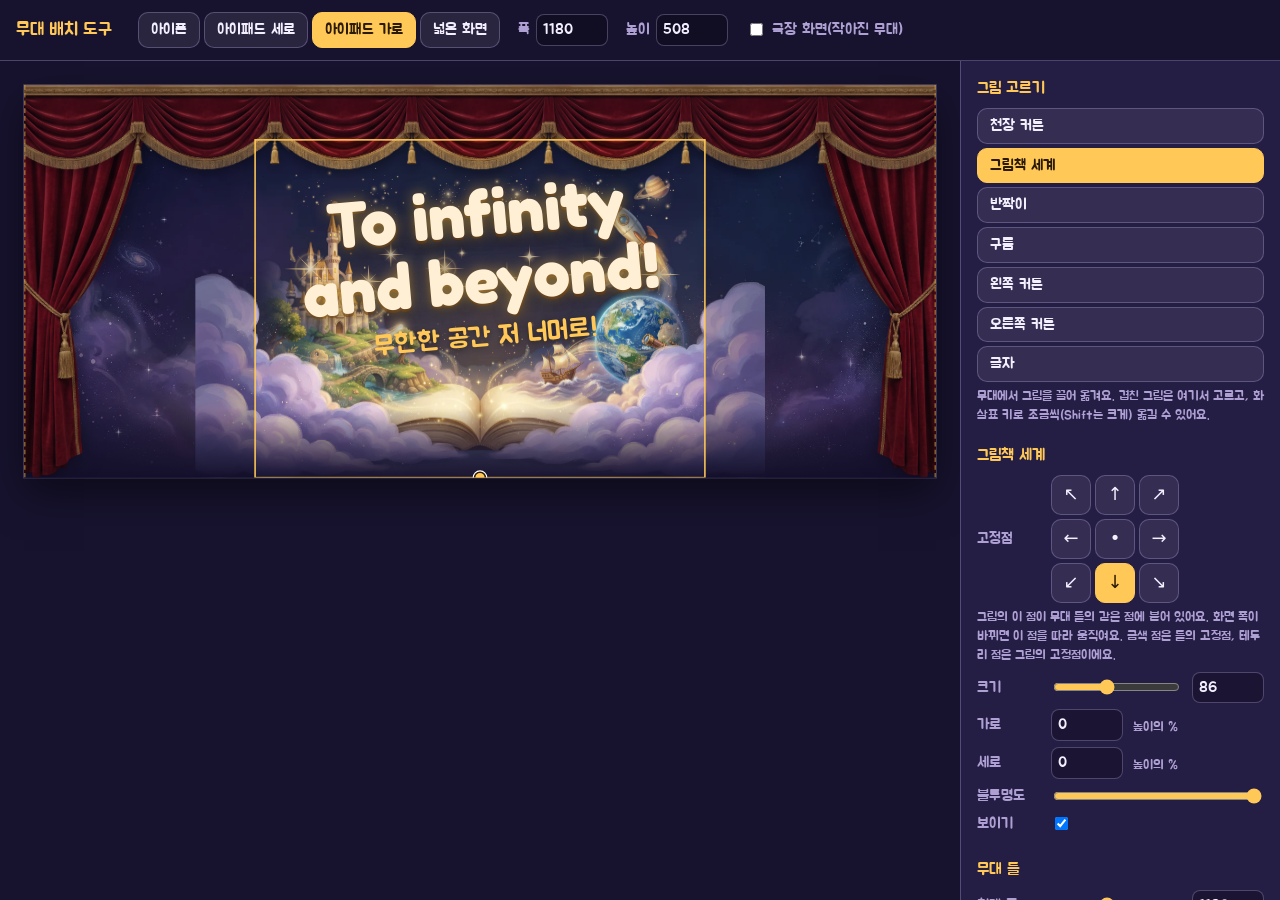
==== tools/stage-editor.html @ 54ea7adf "Stage layout in stage.json with a drag-and-anchor editor; repeating valance tile Co-Authored-By: Cla" ====
<!doctype html>
<html lang="ko">
<head>
<meta charset="utf-8">
<meta name="viewport" content="width=device-width, initial-scale=1">
<title>무대 배치 도구</title>
<link rel="preconnect" href="https://fonts.googleapis.com">
<link href="https://fonts.googleapis.com/css2?family=Fredoka:wght@600;700&family=Jua&display=swap" rel="stylesheet">
<link rel="stylesheet" href="../stage.css">
<style>
:root { --midnight: #17132f; --panel: #241d44; --line: rgba(175,160,212,.35); --gold: #ffc857; --cream: #fff0d5; --lavender: #afa0d4; --ink: #f4efff; }
* { box-sizing: border-box; }
html, body { margin: 0; height: 100%; }
body { background: var(--midnight); color: var(--ink); font: 15px/1.45 "Jua", system-ui, sans-serif; display: grid; grid-template-columns: 1fr 320px; grid-template-rows: auto 1fr; }
header { grid-column: 1 / -1; display: flex; flex-wrap: wrap; align-items: center; gap: 10px 18px; padding: 12px 16px; border-bottom: 1px solid var(--line); }
header h1 { font-size: 18px; margin: 0 8px 0 0; font-weight: 400; color: var(--gold); }
.seg { display: flex; gap: 4px; flex-wrap: wrap; }
button { font: inherit; color: var(--ink); background: rgba(255,255,255,.08); border: 1px solid var(--line); border-radius: 10px; padding: 6px 12px; cursor: pointer; }
button:hover { background: rgba(255,255,255,.14); }
button.on { background: var(--gold); color: #2a1a00; border-color: var(--gold); }
button.primary { background: var(--gold); color: #2a1a00; border-color: var(--gold); font-size: 16px; padding: 9px 14px; }
button:focus-visible, input:focus-visible { outline: 2px solid var(--gold); outline-offset: 2px; }
label.inline { display: inline-flex; align-items: center; gap: 6px; color: var(--lavender); }
input[type=number] { width: 72px; font: inherit; color: var(--ink); background: rgba(0,0,0,.25); border: 1px solid var(--line); border-radius: 8px; padding: 4px 6px; }
input[type=range] { accent-color: var(--gold); }
#stageWrap { position: relative; overflow: auto; padding: 24px; display: flex; align-items: flex-start; justify-content: center; }
#fit { position: relative; flex: none; }
#scene { position: absolute; left: 0; top: 0; overflow: hidden; transform-origin: 0 0; background: #120d38; box-shadow: 0 0 0 1px var(--line), 0 20px 50px rgba(0,0,0,.5); touch-action: none; }
#scene::after { content: ""; position: absolute; left: 0; right: 0; bottom: -1px; height: 18%; z-index: 1; background: linear-gradient(transparent, var(--midnight)); pointer-events: none; }
#scene [data-layer] { pointer-events: auto; cursor: grab; user-select: none; -webkit-user-drag: none; }
#scene.dragging, #scene.dragging [data-layer] { cursor: grabbing; }
.stage-frame::before { content: ""; position: absolute; inset: 0; z-index: 8; border-left: 2px dashed rgba(255,200,87,.6); border-right: 2px dashed rgba(255,200,87,.6); pointer-events: none; }
.title { pointer-events: auto; }
.motto { margin: 0; color: var(--cream); font-family: "Fredoka", sans-serif; font-weight: 700; line-height: 1.02; text-shadow: 0 0 18px rgba(255,200,87,.55), 0 3px 0 rgba(90,40,0,.55), 0 6px 18px rgba(0,0,0,.6); }
.motto-ko { margin: 10px 0 0; color: var(--gold); font-family: "Jua", sans-serif; text-shadow: 0 2px 10px rgba(0,0,0,.45); }
#sel { position: absolute; z-index: 20; outline: 2px solid var(--gold); outline-offset: -1px; pointer-events: none; box-shadow: 0 0 0 9999px rgba(10,6,30,.25); }
#pins { position: absolute; inset: 0; z-index: 21; pointer-events: none; overflow: visible; }
aside { border-left: 1px solid var(--line); background: var(--panel); padding: 16px; overflow-y: auto; display: flex; flex-direction: column; gap: 18px; }
aside h2 { font-size: 16px; font-weight: 400; color: var(--gold); margin: 0 0 8px; }
.layers { display: grid; gap: 4px; }
.layers button { text-align: left; display: flex; justify-content: space-between; }
.layers button small { color: inherit; opacity: .7; }
.grid9 { display: grid; grid-template-columns: repeat(3, 40px); gap: 4px; }
.grid9 button { height: 40px; padding: 0; font-size: 18px; }
.row { display: flex; align-items: center; gap: 10px; margin: 6px 0; }
.row > span { width: 64px; color: var(--lavender); flex: none; }
.row input[type=range] { flex: 1; min-width: 0; }
.help { color: var(--lavender); font-size: 13px; margin: 6px 0 0; }
#status { min-height: 1.4em; color: var(--gold); font-size: 14px; }
.actions { display: grid; gap: 8px; }
.off { opacity: .4; pointer-events: none; }
@media (max-width: 760px) { body { grid-template-columns: 1fr; grid-template-rows: auto auto auto; } aside { border-left: 0; border-top: 1px solid var(--line); } }
</style>
</head>
<body>
<header>
  <h1>무대 배치 도구</h1>
  <div class="seg" id="devices" role="group" aria-label="화면 크기"></div>
  <label class="inline">폭 <input type="number" id="w" min="320" max="2400" step="10"></label>
  <label class="inline">높이 <input type="number" id="h" min="200" max="900" step="10"></label>
  <label class="inline"><input type="checkbox" id="small"> 극장 화면(작아진 무대)</label>
</header>

<main id="stageWrap">
  <div id="fit">
    <section class="scene" id="scene">
      <div class="sky"></div>
      <div class="stage-frame">
        <img class="world-img" data-layer="world" src="../assets/world.webp" alt="그림책 세계">
        <img class="sparkles" data-layer="sparkles" src="../assets/sparkles.webp" alt="반짝이">
        <img class="clouds" data-layer="clouds" src="../assets/clouds.webp" alt="구름">
        <img class="drape left" data-layer="drapeL" src="../assets/curtain-left.webp" alt="왼쪽 커튼">
        <img class="drape right" data-layer="drapeR" src="../assets/curtain-right.webp" alt="오른쪽 커튼">
        <div class="title" data-layer="title">
          <h2 class="motto" lang="en">To infinity<br>and beyond!</h2>
          <p class="motto-ko">무한한 공간 저 너머로!</p>
        </div>
      </div>
      <div class="valance3" data-layer="valance"></div>
      <div id="sel" hidden></div>
      <svg id="pins" aria-hidden="true"></svg>
    </section>
  </div>
</main>

<aside>
  <section>
    <h2>그림 고르기</h2>
    <div class="layers" id="layers"></div>
    <p class="help">무대에서 그림을 끌어 옮겨요. 겹친 그림은 여기서 고르고, 화살표 키로 조금씩(Shift는 크게) 옮길 수 있어요.</p>
  </section>

  <section id="props">
    <h2 id="pname">그림</h2>
    <div id="anchorBox">
      <div class="row"><span>고정점</span>
        <div class="grid9" id="grid9" role="group" aria-label="고정점"></div>
      </div>
      <p class="help">그림의 이 점이 무대 틀의 같은 점에 붙어 있어요. 화면 폭이 바뀌면 이 점을 따라 움직여요. 금색 점은 틀의 고정점, 테두리 점은 그림의 고정점이에요.</p>
    </div>
    <div class="row" id="sizeRow"><span>크기</span><input type="range" id="hr" min="5" max="200" step="1"><input type="number" id="hn" step="1"></div>
    <div class="row" id="xRow"><span>가로</span><input type="number" id="x" step=".5"><small class="help">높이의 %</small></div>
    <div class="row"><span>세로</span><input type="number" id="y" step=".5"><small class="help">높이의 %</small></div>
    <div class="row"><span>불투명도</span><input type="range" id="o" min="0" max="1" step=".05"></div>
    <div class="row"><span>보이기</span><input type="checkbox" id="vis"></div>
  </section>

  <section>
    <h2>무대 틀</h2>
    <div class="row"><span>최대 폭</span><input type="range" id="mwr" min="600" max="2000" step="10"><input type="number" id="mwn" step="10"></div>
    <p class="help">점선이 무대 틀이에요. 화면이 이보다 넓어도 커튼과 그림은 점선 안에서만 움직이고, 우주 배경과 천장 커튼만 끝까지 이어져요.</p>
  </section>

  <section class="actions">
    <button class="primary" id="save">저장</button>
    <button id="reload">저장된 배치 다시 불러오기</button>
    <button id="reset">처음 배치로</button>
    <div id="status" role="status"></div>
  </section>
</aside>

<script src="../stage.js"></script>
<script>
const $ = s => document.querySelector(s);
const NAMES = { valance: "천장 커튼", world: "그림책 세계", sparkles: "반짝이", clouds: "구름", drapeL: "왼쪽 커튼", drapeR: "오른쪽 커튼", title: "글자" };
// 실제 앱에서의 무대 높이: 기본 clamp(340, 62vh, 660), 폭 640 미만 clamp(320, 46vh, 420), 극장 화면 clamp(210, 30vh, 320)
const DEVICES = [
  { name: "아이폰", w: 390, vh: 844 },
  { name: "아이패드 세로", w: 820, vh: 1180 },
  { name: "아이패드 가로", w: 1180, vh: 820 },
  { name: "넓은 화면", w: 1600, vh: 900 },
];
const clamp = (a, v, b) => Math.max(a, Math.min(b, v));
function sceneHeight(w, vh, small) {
  if (small) return Math.round(clamp(210, vh * .30, 320));
  return Math.round(w < 640 ? clamp(320, vh * .46, 420) : clamp(340, vh * .62, 660));
}

let cfg = Stage.merge(null), sel = "world", dev = 2, W = 1180, H = 508;
const scene = $("#scene");

function render() {
  scene.style.width = W + "px"; scene.style.height = H + "px";
  // 글자 크기도 앱과 같은 규칙(화면 폭 기준)
  const small = $("#small").checked;
  scene.querySelector(".motto").style.fontSize = (small ? clamp(30, W * .07, 62) : clamp(36, W * .072, 84)) + "px";
  scene.querySelector(".motto-ko").style.fontSize = clamp(18, W * .046, 34) + "px";
  Stage.place(scene, cfg);
  fit(); mark(); panel();
}
function fit() {
  const wrap = $("#stageWrap"), avail = wrap.clientWidth - 48;
  const k = Math.min(1, avail / W);
  scene.style.transform = `scale(${k})`; scene.dataset.k = k;
  $("#fit").style.width = W * k + "px"; $("#fit").style.height = H * k + "px";
}
const layerEl = id => scene.querySelector(`[data-layer="${id}"]`);
const kk = () => +scene.dataset.k || 1;

// 선택 테두리와 고정점 표시
function mark() {
  const el = layerEl(sel), box = $("#sel"), svg = $("#pins");
  svg.innerHTML = "";
  if (!el || el.style.display === "none") { box.hidden = true; return; }
  const s = scene.getBoundingClientRect(), r = el.getBoundingClientRect(), k = kk();
  const L = (r.left - s.left) / k, T = (r.top - s.top) / k, Wd = r.width / k, Ht = r.height / k;
  Object.assign(box.style, { left: L + "px", top: T + "px", width: Wd + "px", height: Ht + "px" }); box.hidden = false;
  if (sel === "valance") return;
  const f = scene.querySelector(".stage-frame").getBoundingClientRect();
  const fL = (f.left - s.left) / k, fW = f.width / k;
  const a = cfg.layers[sel].anchor, fx = { l: 0, c: .5, r: 1 }[a[0]], fy = { t: 0, m: .5, b: 1 }[a[1]];
  const px = fL + fW * fx, py = H * fy, ix = L + Wd * fx, iy = T + Ht * fy;
  svg.innerHTML = `<line x1="${px}" y1="${py}" x2="${ix}" y2="${iy}" stroke="#ffc857" stroke-width="2" stroke-dasharray="5 4"/>
    <circle cx="${ix}" cy="${iy}" r="8" fill="none" stroke="#fff" stroke-width="3"/>
    <circle cx="${px}" cy="${py}" r="7" fill="#ffc857" stroke="#2a1a00" stroke-width="2"/>`;
}

// 오른쪽 판
function panel() {
  const L = cfg.layers[sel];
  $("#pname").textContent = NAMES[sel];
  [...$("#layers").children].forEach(b => b.classList.toggle("on", b.dataset.id === sel));
  [...$("#layers").children].forEach(b => b.querySelector("small").textContent = cfg.layers[b.dataset.id].hide ? "숨김" : "");
  $("#anchorBox").classList.toggle("off", sel === "valance");
  $("#xRow").classList.toggle("off", sel === "valance");
  $("#sizeRow").classList.toggle("off", sel === "title");
  [...$("#grid9").children].forEach(b => b.classList.toggle("on", b.dataset.a === L.anchor));
  if (document.activeElement !== $("#hn")) $("#hn").value = L.h ?? "";
  $("#hr").value = L.h ?? 50;
  if (document.activeElement !== $("#x")) $("#x").value = +(L.x || 0).toFixed(1);
  if (document.activeElement !== $("#y")) $("#y").value = +(L.y || 0).toFixed(1);
  $("#o").value = L.o ?? 1;
  $("#vis").checked = !L.hide;
  $("#mwr").value = cfg.maxWidth;
  if (document.activeElement !== $("#mwn")) $("#mwn").value = cfg.maxWidth;
  $("#w").value = W; $("#h").value = H;
  [...$("#devices").children].forEach((b, i) => b.classList.toggle("on", i === dev));
}

function setDevice(i) {
  dev = i; const d = DEVICES[i];
  W = d.w; H = sceneHeight(d.w, d.vh, $("#small").checked); render();
}
DEVICES.forEach((d, i) => {
  const b = document.createElement("button"); b.textContent = d.name; b.onclick = () => setDevice(i); $("#devices").append(b);
});
for (const id in NAMES) {
  const b = document.createElement("button"); b.dataset.id = id; b.innerHTML = `<span>${NAMES[id]}</span><small></small>`;
  b.onclick = () => { sel = id; render(); }; $("#layers").append(b);
}
const ARROWS = { lt: "↖", ct: "↑", rt: "↗", lm: "←", cm: "•", rm: "→", lb: "↙", cb: "↓", rb: "↘" };
for (const a in ARROWS) {
  const b = document.createElement("button"); b.dataset.a = a; b.textContent = ARROWS[a]; b.title = a;
  b.onclick = () => changeAnchor(a); $("#grid9").append(b);
}

// 고정점을 바꿔도 그림이 지금 자리에 그대로 있도록 x, y를 다시 계산
function changeAnchor(a) {
  const el = layerEl(sel), L = cfg.layers[sel];
  const s = scene.querySelector(".stage-frame").getBoundingClientRect(), r = el.getBoundingClientRect(), k = kk();
  const fw = s.width / k, rl = (r.left - s.left) / k, rr = (r.right - s.left) / k, rt = (r.top - s.top) / k, rb = (r.bottom - s.top) / k;
  const u = v => v / H * 100;
  L.x = a[0] === "l" ? u(rl) : a[0] === "r" ? -u(fw - rr) : u((rl + rr) / 2 - fw / 2);
  L.y = a[1] === "t" ? u(rt) : a[1] === "b" ? -u(H - rb) : u((rt + rb) / 2 - H / 2);
  L.anchor = a; render(); dirty();
}

// 끌어서 옮기기
let drag = null;
scene.addEventListener("pointerdown", e => {
  const hits = document.elementsFromPoint(e.clientX, e.clientY).map(n => n.closest("[data-layer]")).filter(Boolean);
  if (!hits.length) return;
  const id = hits.some(h => h.dataset.layer === sel) ? sel : hits[0].dataset.layer;
  sel = id; const L = cfg.layers[id];
  drag = { x: e.clientX, y: e.clientY, x0: L.x || 0, y0: L.y || 0 };
  scene.setPointerCapture(e.pointerId); scene.classList.add("dragging"); e.preventDefault(); render();
});
scene.addEventListener("pointermove", e => {
  if (!drag) return;
  const L = cfg.layers[sel], k = kk();
  const dx = (e.clientX - drag.x) / k / H * 100, dy = (e.clientY - drag.y) / k / H * 100;
  if (sel !== "valance") L.x = Math.round((drag.x0 + dx) * 10) / 10;
  L.y = Math.round((drag.y0 + dy) * 10) / 10;
  render(); dirty();
});
const endDrag = () => { drag = null; scene.classList.remove("dragging"); };
scene.addEventListener("pointerup", endDrag); scene.addEventListener("pointercancel", endDrag);

addEventListener("keydown", e => {
  if (e.target.matches("input")) return;
  const step = e.shiftKey ? 2 : .5, L = cfg.layers[sel];
  const d = { ArrowLeft: [-step, 0], ArrowRight: [step, 0], ArrowUp: [0, -step], ArrowDown: [0, step] }[e.key];
  if (!d) return;
  e.preventDefault();
  if (sel !== "valance") L.x = Math.round(((L.x || 0) + d[0]) * 10) / 10;
  L.y = Math.round(((L.y || 0) + d[1]) * 10) / 10;
  render(); dirty();
});

const num = v => (v === "" || isNaN(+v)) ? null : +v;
$("#hr").oninput = e => { cfg.layers[sel].h = +e.target.value; render(); dirty(); };
$("#hn").oninput = e => { const v = num(e.target.value); if (v) { cfg.layers[sel].h = v; render(); dirty(); } };
$("#x").oninput = e => { const v = num(e.target.value); if (v != null) { cfg.layers[sel].x = v; render(); dirty(); } };
$("#y").oninput = e => { const v = num(e.target.value); if (v != null) { cfg.layers[sel].y = v; render(); dirty(); } };
$("#o").oninput = e => { const v = +e.target.value; if (v >= 1) delete cfg.layers[sel].o; else cfg.layers[sel].o = v; render(); dirty(); };
$("#vis").onchange = e => { if (e.target.checked) delete cfg.layers[sel].hide; else cfg.layers[sel].hide = true; render(); dirty(); };
$("#mwr").oninput = e => { cfg.maxWidth = +e.target.value; render(); dirty(); };
$("#mwn").oninput = e => { const v = num(e.target.value); if (v >= 320) { cfg.maxWidth = v; render(); dirty(); } };
$("#w").onchange = e => { W = clamp(320, +e.target.value || W, 2400); dev = -1; render(); };
$("#h").onchange = e => { H = clamp(200, +e.target.value || H, 900); dev = -1; render(); };
$("#small").onchange = () => dev >= 0 ? setDevice(dev) : render();
addEventListener("resize", () => { fit(); mark(); });
scene.querySelectorAll("img").forEach(i => i.addEventListener("load", mark));

// 저장
let changed = false;
function dirty() { changed = true; status("저장하지 않은 변경이 있어요"); }
function status(t) { $("#status").textContent = t; }
function clean() {
  const out = { maxWidth: Math.round(cfg.maxWidth), layers: {} };
  for (const id in cfg.layers) {
    const L = {}; for (const k in cfg.layers[id]) { const v = cfg.layers[id][k]; L[k] = typeof v === "number" ? Math.round(v * 10) / 10 : v; }
    out.layers[id] = L;
  }
  return out;
}
$("#save").onclick = async () => {
  const body = JSON.stringify(clean(), null, 2) + "\n";
  try {
    const r = await fetch("../stage.json", { method: "PUT", headers: { "Content-Type": "application/json" }, body });
    if (!r.ok) throw new Error(r.status);
    changed = false; status("저장했어요. 집 화면에 반영하려면 Claude에게 배포해 달라고 해 주세요.");
  } catch {
    const a = document.createElement("a"); a.href = URL.createObjectURL(new Blob([body], { type: "application/json" })); a.download = "stage.json"; a.click();
    changed = false; status("여기서는 바로 저장할 수 없어서 stage.json 파일로 내려받았어요. kids-english-tv 폴더에 넣어 주세요.");
  }
};
async function load() {
  try {
    const r = await fetch("../stage.json?t=" + Date.now(), { cache: "no-store" });
    cfg = Stage.merge(r.ok ? await r.json() : null); changed = false; status(r.ok ? "저장된 배치를 불러왔어요" : "처음 배치예요");
  } catch { cfg = Stage.merge(null); status("처음 배치예요"); }
  render();
}
$("#reload").onclick = load;
$("#reset").onclick = () => { cfg = Stage.merge(null); render(); dirty(); };
addEventListener("beforeunload", e => { if (changed) e.preventDefault(); });

setDevice(2); load();
</script>
</body>
</html>
---- stage.css ----
/* 무대 그림 공통 모양(첫 화면과 배치 도구가 함께 씀). 위치·크기는 stage.js가 stage.json대로 정해요. */
.scene .sky { position: absolute; inset: 0; background: #120d38 url(assets/sky.webp) center bottom / cover no-repeat; }
.stage-frame { position: absolute; top: 0; bottom: 0; left: 0; right: 0; margin: 0 auto; }
.stage-frame > img { position: absolute; max-width: none; display: block; }
.scene .sparkles { pointer-events: none; animation: drift 9s ease-in-out infinite; }
@keyframes drift { 50% { transform: translateY(-8px); } }
.scene .clouds { pointer-events: none; }
.valance3 { position: absolute; z-index: 4; left: 0; right: 0; top: 0; background: url(assets/valance.webp) center top / auto 100% repeat-x; filter: drop-shadow(0 6px 8px rgba(0,0,0,.45)); }
.scene .drape { z-index: 3; transition: transform 1.6s cubic-bezier(.6,0,.2,1); filter: drop-shadow(0 0 14px rgba(0,0,0,.5)); }
.scene .drape.left { transform-origin: left center; }
.scene .drape.right { transform-origin: right center; }
.home.closed .drape { transform: scaleX(2.3); }
.scene .title { position: absolute; z-index: 5; transform: rotate(-5deg); width: min(86%, 760px); text-align: center; }
@media (prefers-reduced-motion: reduce) { .scene .sparkles { animation: none; } .scene .drape { transition: none; } }
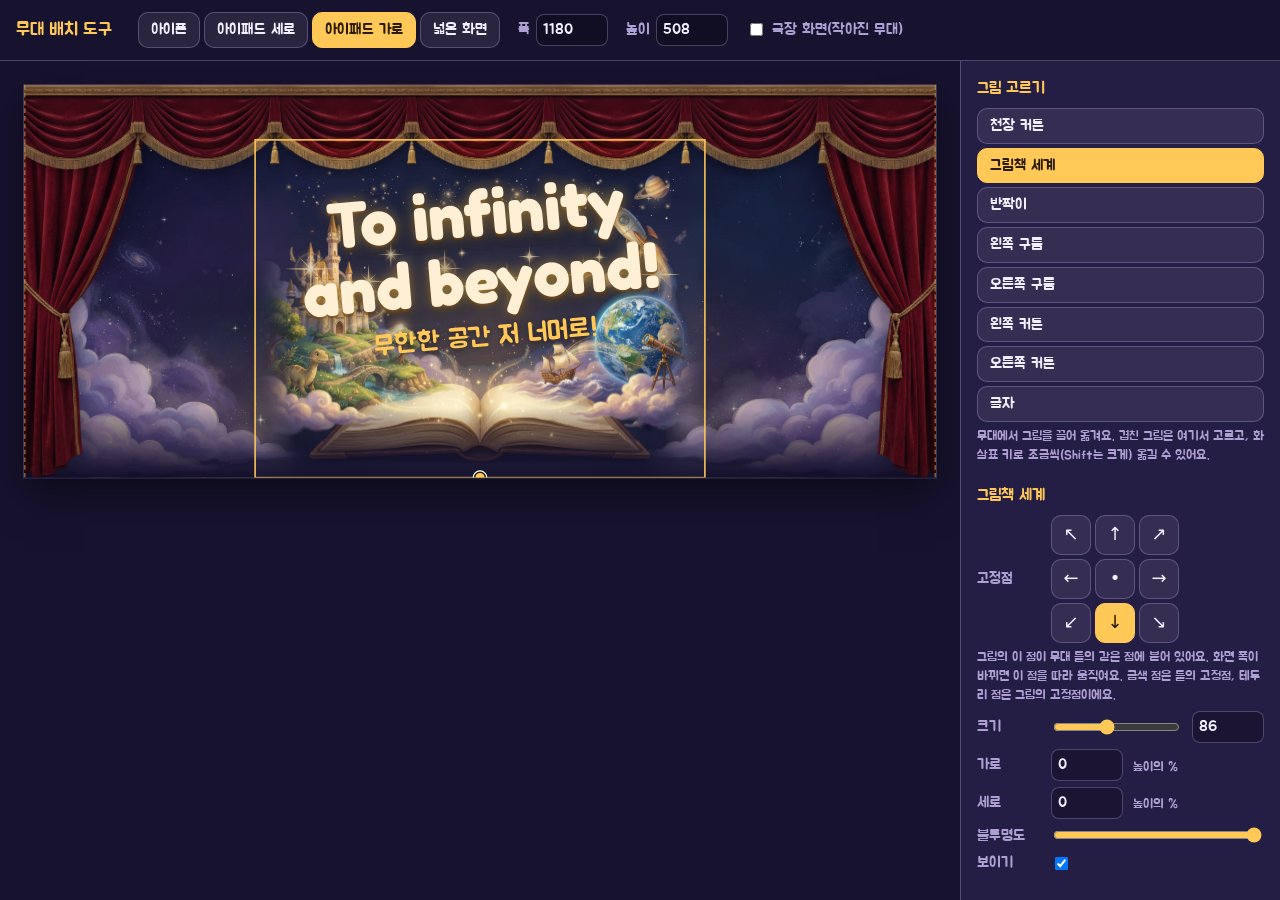
==== commit c22fadad: "Split the clouds into left and right pieces like the curtains Co-Authored-By: Claude Opus 5.5 <norep" ====
--- a/tools/stage-editor.html
+++ b/tools/stage-editor.html
@@ -68,7 +68,8 @@
       <div class="stage-frame">
         <img class="world-img" data-layer="world" src="../assets/world.webp" alt="그림책 세계">
         <img class="sparkles" data-layer="sparkles" src="../assets/sparkles.webp" alt="반짝이">
-        <img class="clouds" data-layer="clouds" src="../assets/clouds.webp" alt="구름">
+        <img class="clouds left" data-layer="cloudsL" src="../assets/clouds-left.webp" alt="왼쪽 구름">
+        <img class="clouds right" data-layer="cloudsR" src="../assets/clouds-right.webp" alt="오른쪽 구름">
         <img class="drape left" data-layer="drapeL" src="../assets/curtain-left.webp" alt="왼쪽 커튼">
         <img class="drape right" data-layer="drapeR" src="../assets/curtain-right.webp" alt="오른쪽 커튼">
         <div class="title" data-layer="title">
@@ -122,7 +123,7 @@
 <script src="../stage.js"></script>
 <script>
 const $ = s => document.querySelector(s);
-const NAMES = { valance: "천장 커튼", world: "그림책 세계", sparkles: "반짝이", clouds: "구름", drapeL: "왼쪽 커튼", drapeR: "오른쪽 커튼", title: "글자" };
+const NAMES = { valance: "천장 커튼", world: "그림책 세계", sparkles: "반짝이", cloudsL: "왼쪽 구름", cloudsR: "오른쪽 구름", drapeL: "왼쪽 커튼", drapeR: "오른쪽 커튼", title: "글자" };
 // 실제 앱에서의 무대 높이: 기본 clamp(340, 62vh, 660), 폭 640 미만 clamp(320, 46vh, 420), 극장 화면 clamp(210, 30vh, 320)
 const DEVICES = [
   { name: "아이폰", w: 390, vh: 844 },
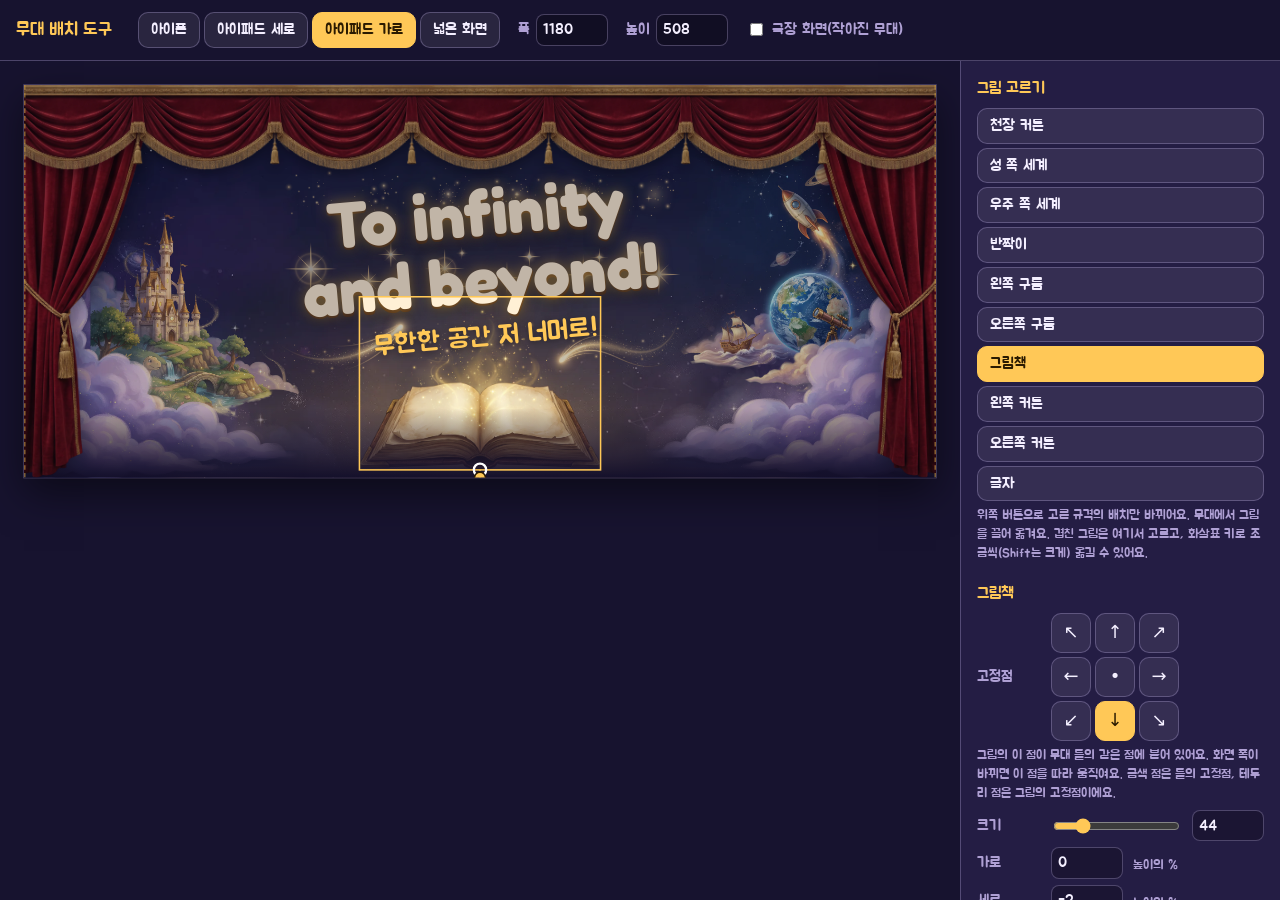
==== commit 675935ab: "Split the storybook world, add the book as its own piece, and keep one stage layout per screen size " ====
--- a/tools/stage-editor.html
+++ b/tools/stage-editor.html
@@ -66,10 +66,12 @@
     <section class="scene" id="scene">
       <div class="sky"></div>
       <div class="stage-frame">
-        <img class="world-img" data-layer="world" src="../assets/world.webp" alt="그림책 세계">
+        <img class="world-img left" data-layer="worldL" src="../assets/world-left.webp" alt="성 쪽 세계">
+        <img class="world-img right" data-layer="worldR" src="../assets/world-right.webp" alt="우주 쪽 세계">
         <img class="sparkles" data-layer="sparkles" src="../assets/sparkles.webp" alt="반짝이">
         <img class="clouds left" data-layer="cloudsL" src="../assets/clouds-left.webp" alt="왼쪽 구름">
         <img class="clouds right" data-layer="cloudsR" src="../assets/clouds-right.webp" alt="오른쪽 구름">
+        <img class="book" data-layer="book" src="../assets/book.webp" alt="그림책">
         <img class="drape left" data-layer="drapeL" src="../assets/curtain-left.webp" alt="왼쪽 커튼">
         <img class="drape right" data-layer="drapeR" src="../assets/curtain-right.webp" alt="오른쪽 커튼">
         <div class="title" data-layer="title">
@@ -88,7 +90,7 @@
   <section>
     <h2>그림 고르기</h2>
     <div class="layers" id="layers"></div>
-    <p class="help">무대에서 그림을 끌어 옮겨요. 겹친 그림은 여기서 고르고, 화살표 키로 조금씩(Shift는 크게) 옮길 수 있어요.</p>
+    <p class="help">위쪽 버튼으로 고른 규격의 배치만 바뀌어요. 무대에서 그림을 끌어 옮겨요. 겹친 그림은 여기서 고르고, 화살표 키로 조금씩(Shift는 크게) 옮길 수 있어요.</p>
   </section>
 
   <section id="props">
@@ -113,9 +115,11 @@
   </section>
 
   <section class="actions">
+    <div id="editing" class="help"></div>
     <button class="primary" id="save">저장</button>
     <button id="reload">저장된 배치 다시 불러오기</button>
-    <button id="reset">처음 배치로</button>
+    <button id="copyAll">이 배치를 다른 규격에도 넣기</button>
+    <button id="reset">이 규격만 처음 배치로</button>
     <div id="status" role="status"></div>
   </section>
 </aside>
@@ -123,13 +127,13 @@
 <script src="../stage.js"></script>
 <script>
 const $ = s => document.querySelector(s);
-const NAMES = { valance: "천장 커튼", world: "그림책 세계", sparkles: "반짝이", cloudsL: "왼쪽 구름", cloudsR: "오른쪽 구름", drapeL: "왼쪽 커튼", drapeR: "오른쪽 커튼", title: "글자" };
+const NAMES = { valance: "천장 커튼", worldL: "성 쪽 세계", worldR: "우주 쪽 세계", sparkles: "반짝이", cloudsL: "왼쪽 구름", cloudsR: "오른쪽 구름", book: "그림책", drapeL: "왼쪽 커튼", drapeR: "오른쪽 커튼", title: "글자" };
 // 실제 앱에서의 무대 높이: 기본 clamp(340, 62vh, 660), 폭 640 미만 clamp(320, 46vh, 420), 극장 화면 clamp(210, 30vh, 320)
 const DEVICES = [
-  { name: "아이폰", w: 390, vh: 844 },
-  { name: "아이패드 세로", w: 820, vh: 1180 },
-  { name: "아이패드 가로", w: 1180, vh: 820 },
-  { name: "넓은 화면", w: 1600, vh: 900 },
+  { key: "phone", w: 390, vh: 844 },
+  { key: "tabletP", w: 820, vh: 1180 },
+  { key: "tabletL", w: 1180, vh: 820 },
+  { key: "wide", w: 1600, vh: 900 },
 ];
 const clamp = (a, v, b) => Math.max(a, Math.min(b, v));
 function sceneHeight(w, vh, small) {
@@ -137,7 +141,9 @@
   return Math.round(w < 640 ? clamp(320, vh * .46, 420) : clamp(340, vh * .62, 660));
 }
 
-let cfg = Stage.merge(null), sel = "world", dev = 2, W = 1180, H = 508;
+// all: 규격마다 배치 하나씩, cfg: 지금 고친 규격의 배치
+let all = Stage.normalize(null), key = "tabletL", cfg = all[key], sel = "book", dev = 2, W = 1180, H = 508;
+const sizeName = k => Stage.SIZES.find(s => s.key === k).name;
 const scene = $("#scene");
 
 function render() {
@@ -180,6 +186,7 @@
 function panel() {
   const L = cfg.layers[sel];
   $("#pname").textContent = NAMES[sel];
+  $("#editing").textContent = `지금 고치는 배치: ${sizeName(key)}`;
   [...$("#layers").children].forEach(b => b.classList.toggle("on", b.dataset.id === sel));
   [...$("#layers").children].forEach(b => b.querySelector("small").textContent = cfg.layers[b.dataset.id].hide ? "숨김" : "");
   $("#anchorBox").classList.toggle("off", sel === "valance");
@@ -199,11 +206,11 @@
 }
 
 function setDevice(i) {
-  dev = i; const d = DEVICES[i];
+  dev = i; const d = DEVICES[i]; key = d.key; cfg = all[key];
   W = d.w; H = sceneHeight(d.w, d.vh, $("#small").checked); render();
 }
 DEVICES.forEach((d, i) => {
-  const b = document.createElement("button"); b.textContent = d.name; b.onclick = () => setDevice(i); $("#devices").append(b);
+  const b = document.createElement("button"); b.textContent = sizeName(d.key); b.onclick = () => setDevice(i); $("#devices").append(b);
 });
 for (const id in NAMES) {
   const b = document.createElement("button"); b.dataset.id = id; b.innerHTML = `<span>${NAMES[id]}</span><small></small>`;
@@ -267,7 +274,7 @@
 $("#vis").onchange = e => { if (e.target.checked) delete cfg.layers[sel].hide; else cfg.layers[sel].hide = true; render(); dirty(); };
 $("#mwr").oninput = e => { cfg.maxWidth = +e.target.value; render(); dirty(); };
 $("#mwn").oninput = e => { const v = num(e.target.value); if (v >= 320) { cfg.maxWidth = v; render(); dirty(); } };
-$("#w").onchange = e => { W = clamp(320, +e.target.value || W, 2400); dev = -1; render(); };
+$("#w").onchange = e => { W = clamp(320, +e.target.value || W, 2400); dev = -1; render(); };   // 폭·높이만 바꾸면 지금 규격의 배치를 계속 고쳐요
 $("#h").onchange = e => { H = clamp(200, +e.target.value || H, 900); dev = -1; render(); };
 $("#small").onchange = () => dev >= 0 ? setDevice(dev) : render();
 addEventListener("resize", () => { fit(); mark(); });
@@ -277,20 +284,21 @@
 let changed = false;
 function dirty() { changed = true; status("저장하지 않은 변경이 있어요"); }
 function status(t) { $("#status").textContent = t; }
-function clean() {
-  const out = { maxWidth: Math.round(cfg.maxWidth), layers: {} };
-  for (const id in cfg.layers) {
-    const L = {}; for (const k in cfg.layers[id]) { const v = cfg.layers[id][k]; L[k] = typeof v === "number" ? Math.round(v * 10) / 10 : v; }
+function cleanOne(c) {
+  const out = { maxWidth: Math.round(c.maxWidth), layers: {} };
+  for (const id in c.layers) {
+    const L = {}; for (const k in c.layers[id]) { const v = c.layers[id][k]; L[k] = typeof v === "number" ? Math.round(v * 10) / 10 : v; }
     out.layers[id] = L;
   }
   return out;
 }
+function clean() { const out = {}; for (const s of Stage.SIZES) out[s.key] = cleanOne(all[s.key]); return out; }
 $("#save").onclick = async () => {
   const body = JSON.stringify(clean(), null, 2) + "\n";
   try {
     const r = await fetch("../stage.json", { method: "PUT", headers: { "Content-Type": "application/json" }, body });
     if (!r.ok) throw new Error(r.status);
-    changed = false; status("저장했어요. 집 화면에 반영하려면 Claude에게 배포해 달라고 해 주세요.");
+    changed = false; status("네 가지 규격의 배치를 모두 저장했어요. 집 화면에 반영하려면 Claude에게 배포해 달라고 해 주세요.");
   } catch {
     const a = document.createElement("a"); a.href = URL.createObjectURL(new Blob([body], { type: "application/json" })); a.download = "stage.json"; a.click();
     changed = false; status("여기서는 바로 저장할 수 없어서 stage.json 파일로 내려받았어요. kids-english-tv 폴더에 넣어 주세요.");
@@ -299,12 +307,17 @@
 async function load() {
   try {
     const r = await fetch("../stage.json?t=" + Date.now(), { cache: "no-store" });
-    cfg = Stage.merge(r.ok ? await r.json() : null); changed = false; status(r.ok ? "저장된 배치를 불러왔어요" : "처음 배치예요");
-  } catch { cfg = Stage.merge(null); status("처음 배치예요"); }
+    all = Stage.normalize(r.ok ? await r.json() : null); cfg = all[key]; changed = false; status(r.ok ? "저장된 배치를 불러왔어요" : "처음 배치예요");
+  } catch { all = Stage.normalize(null); cfg = all[key]; status("처음 배치예요"); }
   render();
 }
 $("#reload").onclick = load;
-$("#reset").onclick = () => { cfg = Stage.merge(null); render(); dirty(); };
+$("#reset").onclick = () => { all[key] = cfg = Stage.merge(null); render(); dirty(); };
+$("#copyAll").onclick = () => {
+  if (!confirm(`${sizeName(key)} 배치를 다른 세 규격에도 똑같이 넣을까요? 다른 규격에서 고친 내용은 바뀌어요.`)) return;
+  for (const s of Stage.SIZES) if (s.key !== key) all[s.key] = Stage.merge(JSON.parse(JSON.stringify(cfg)));
+  status(`${sizeName(key)} 배치를 모든 규격에 넣었어요`); changed = true;
+};
 addEventListener("beforeunload", e => { if (changed) e.preventDefault(); });
 
 setDevice(2); load();
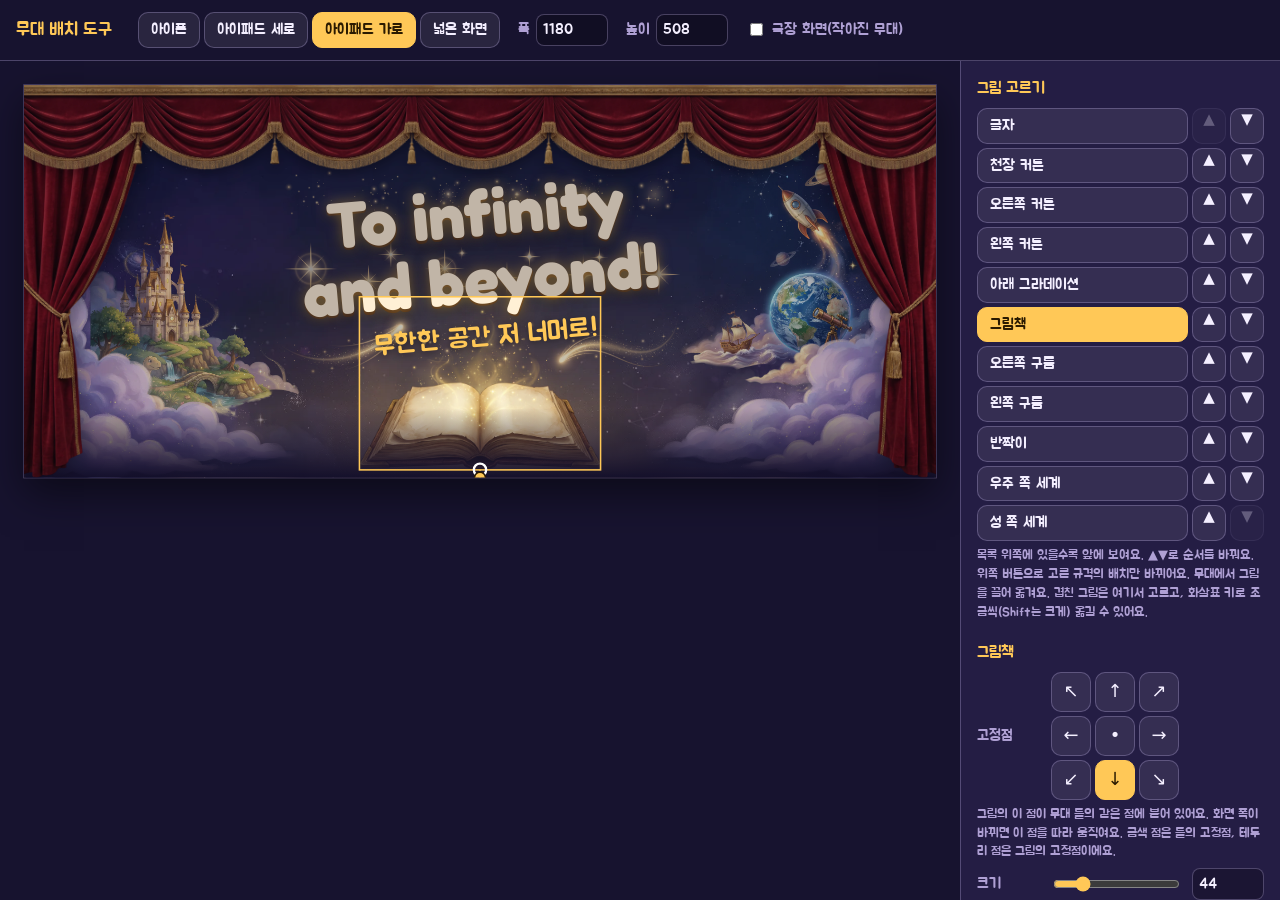
==== commit 025bbd3d: "Let the stage editor change layer order, saved per screen size Co-Authored-By: Claude Opus 5.5 <nore" ====
--- a/tools/stage-editor.html
+++ b/tools/stage-editor.html
@@ -26,19 +26,22 @@
 #stageWrap { position: relative; overflow: auto; padding: 24px; display: flex; align-items: flex-start; justify-content: center; }
 #fit { position: relative; flex: none; }
 #scene { position: absolute; left: 0; top: 0; overflow: hidden; transform-origin: 0 0; background: #120d38; box-shadow: 0 0 0 1px var(--line), 0 20px 50px rgba(0,0,0,.5); touch-action: none; }
-#scene::after { content: ""; position: absolute; left: 0; right: 0; bottom: -1px; height: 18%; z-index: 1; background: linear-gradient(transparent, var(--midnight)); pointer-events: none; }
 #scene [data-layer] { pointer-events: auto; cursor: grab; user-select: none; -webkit-user-drag: none; }
 #scene.dragging, #scene.dragging [data-layer] { cursor: grabbing; }
 .stage-frame::before { content: ""; position: absolute; inset: 0; z-index: 8; border-left: 2px dashed rgba(255,200,87,.6); border-right: 2px dashed rgba(255,200,87,.6); pointer-events: none; }
 .title { pointer-events: auto; }
 .motto { margin: 0; color: var(--cream); font-family: "Fredoka", sans-serif; font-weight: 700; line-height: 1.02; text-shadow: 0 0 18px rgba(255,200,87,.55), 0 3px 0 rgba(90,40,0,.55), 0 6px 18px rgba(0,0,0,.6); }
 .motto-ko { margin: 10px 0 0; color: var(--gold); font-family: "Jua", sans-serif; text-shadow: 0 2px 10px rgba(0,0,0,.45); }
-#sel { position: absolute; z-index: 20; outline: 2px solid var(--gold); outline-offset: -1px; pointer-events: none; box-shadow: 0 0 0 9999px rgba(10,6,30,.25); }
-#pins { position: absolute; inset: 0; z-index: 21; pointer-events: none; overflow: visible; }
+#scene .stage-fade { pointer-events: none; }
+#sel { position: absolute; z-index: 100; outline: 2px solid var(--gold); outline-offset: -1px; pointer-events: none; box-shadow: 0 0 0 9999px rgba(10,6,30,.25); }
+#pins { position: absolute; inset: 0; z-index: 101; pointer-events: none; overflow: visible; }
 aside { border-left: 1px solid var(--line); background: var(--panel); padding: 16px; overflow-y: auto; display: flex; flex-direction: column; gap: 18px; }
 aside h2 { font-size: 16px; font-weight: 400; color: var(--gold); margin: 0 0 8px; }
 .layers { display: grid; gap: 4px; }
-.layers button { text-align: left; display: flex; justify-content: space-between; }
+.layers .li { display: grid; grid-template-columns: 1fr 34px 34px; gap: 4px; }
+.layers .li > button { text-align: left; display: flex; justify-content: space-between; }
+.layers .li .mv { padding: 0; text-align: center; justify-content: center; }
+.layers .li .mv:disabled { opacity: .3; cursor: default; }
 .layers button small { color: inherit; opacity: .7; }
 .grid9 { display: grid; grid-template-columns: repeat(3, 40px); gap: 4px; }
 .grid9 button { height: 40px; padding: 0; font-size: 18px; }
@@ -80,6 +83,7 @@
         </div>
       </div>
       <div class="valance3" data-layer="valance"></div>
+      <div class="stage-fade" data-layer="fade"></div>
       <div id="sel" hidden></div>
       <svg id="pins" aria-hidden="true"></svg>
     </section>
@@ -90,7 +94,7 @@
   <section>
     <h2>그림 고르기</h2>
     <div class="layers" id="layers"></div>
-    <p class="help">위쪽 버튼으로 고른 규격의 배치만 바뀌어요. 무대에서 그림을 끌어 옮겨요. 겹친 그림은 여기서 고르고, 화살표 키로 조금씩(Shift는 크게) 옮길 수 있어요.</p>
+    <p class="help">목록 위쪽에 있을수록 앞에 보여요. ▲▼로 순서를 바꿔요. 위쪽 버튼으로 고른 규격의 배치만 바뀌어요. 무대에서 그림을 끌어 옮겨요. 겹친 그림은 여기서 고르고, 화살표 키로 조금씩(Shift는 크게) 옮길 수 있어요.</p>
   </section>
 
   <section id="props">
@@ -103,7 +107,7 @@
     </div>
     <div class="row" id="sizeRow"><span>크기</span><input type="range" id="hr" min="5" max="200" step="1"><input type="number" id="hn" step="1"></div>
     <div class="row" id="xRow"><span>가로</span><input type="number" id="x" step=".5"><small class="help">높이의 %</small></div>
-    <div class="row"><span>세로</span><input type="number" id="y" step=".5"><small class="help">높이의 %</small></div>
+    <div class="row" id="yRow"><span>세로</span><input type="number" id="y" step=".5"><small class="help">높이의 %</small></div>
     <div class="row"><span>불투명도</span><input type="range" id="o" min="0" max="1" step=".05"></div>
     <div class="row"><span>보이기</span><input type="checkbox" id="vis"></div>
   </section>
@@ -127,7 +131,7 @@
 <script src="../stage.js"></script>
 <script>
 const $ = s => document.querySelector(s);
-const NAMES = { valance: "천장 커튼", worldL: "성 쪽 세계", worldR: "우주 쪽 세계", sparkles: "반짝이", cloudsL: "왼쪽 구름", cloudsR: "오른쪽 구름", book: "그림책", drapeL: "왼쪽 커튼", drapeR: "오른쪽 커튼", title: "글자" };
+const NAMES = { valance: "천장 커튼", worldL: "성 쪽 세계", worldR: "우주 쪽 세계", sparkles: "반짝이", cloudsL: "왼쪽 구름", cloudsR: "오른쪽 구름", book: "그림책", drapeL: "왼쪽 커튼", drapeR: "오른쪽 커튼", title: "글자", fade: "아래 그라데이션" };
 // 실제 앱에서의 무대 높이: 기본 clamp(340, 62vh, 660), 폭 640 미만 clamp(320, 46vh, 420), 극장 화면 clamp(210, 30vh, 320)
 const DEVICES = [
   { key: "phone", w: 390, vh: 844 },
@@ -187,11 +191,11 @@
   const L = cfg.layers[sel];
   $("#pname").textContent = NAMES[sel];
   $("#editing").textContent = `지금 고치는 배치: ${sizeName(key)}`;
-  [...$("#layers").children].forEach(b => b.classList.toggle("on", b.dataset.id === sel));
-  [...$("#layers").children].forEach(b => b.querySelector("small").textContent = cfg.layers[b.dataset.id].hide ? "숨김" : "");
-  $("#anchorBox").classList.toggle("off", sel === "valance");
-  $("#xRow").classList.toggle("off", sel === "valance");
-  $("#sizeRow").classList.toggle("off", sel === "title");
+  list();
+  $("#anchorBox").classList.toggle("off", sel === "valance" || sel === "fade");
+  $("#xRow").classList.toggle("off", sel === "valance" || sel === "fade");
+  $("#sizeRow").classList.toggle("off", sel === "title" || sel === "fade");
+  $("#yRow").classList.toggle("off", sel === "fade");
   [...$("#grid9").children].forEach(b => b.classList.toggle("on", b.dataset.a === L.anchor));
   if (document.activeElement !== $("#hn")) $("#hn").value = L.h ?? "";
   $("#hr").value = L.h ?? 50;
@@ -212,9 +216,25 @@
 DEVICES.forEach((d, i) => {
   const b = document.createElement("button"); b.textContent = sizeName(d.key); b.onclick = () => setDevice(i); $("#devices").append(b);
 });
-for (const id in NAMES) {
-  const b = document.createElement("button"); b.dataset.id = id; b.innerHTML = `<span>${NAMES[id]}</span><small></small>`;
-  b.onclick = () => { sel = id; render(); }; $("#layers").append(b);
+// 그림 목록: 위에 있을수록 앞에 보여요. ▲▼로 순서를 바꿔요(지금 규격의 배치에만).
+function list() {
+  const box = $("#layers"), top = [...cfg.order].reverse();
+  box.innerHTML = "";
+  top.forEach((id, i) => {
+    const row = document.createElement("div"); row.className = "li";
+    const b = document.createElement("button"); b.className = id === sel ? "on" : "";
+    b.innerHTML = `<span>${NAMES[id]}</span><small>${cfg.layers[id].hide ? "숨김" : ""}</small>`;
+    b.onclick = () => { sel = id; render(); };
+    const up = document.createElement("button"); up.className = "mv"; up.textContent = "▲"; up.title = "앞으로"; up.setAttribute("aria-label", NAMES[id] + " 앞으로"); up.disabled = i === 0;
+    const dn = document.createElement("button"); dn.className = "mv"; dn.textContent = "▼"; dn.title = "뒤로"; dn.setAttribute("aria-label", NAMES[id] + " 뒤로"); dn.disabled = i === top.length - 1;
+    up.onclick = () => move(id, 1); dn.onclick = () => move(id, -1);
+    row.append(b, up, dn); box.append(row);
+  });
+}
+function move(id, d) {
+  const o = cfg.order, i = o.indexOf(id), j = i + d;
+  if (j < 0 || j >= o.length) return;
+  [o[i], o[j]] = [o[j], o[i]]; sel = id; render(); dirty();
 }
 const ARROWS = { lt: "↖", ct: "↑", rt: "↗", lm: "←", cm: "•", rm: "→", lb: "↙", cb: "↓", rb: "↘" };
 for (const a in ARROWS) {
@@ -285,7 +305,7 @@
 function dirty() { changed = true; status("저장하지 않은 변경이 있어요"); }
 function status(t) { $("#status").textContent = t; }
 function cleanOne(c) {
-  const out = { maxWidth: Math.round(c.maxWidth), layers: {} };
+  const out = { maxWidth: Math.round(c.maxWidth), order: [...c.order], layers: {} };
   for (const id in c.layers) {
     const L = {}; for (const k in c.layers[id]) { const v = c.layers[id][k]; L[k] = typeof v === "number" ? Math.round(v * 10) / 10 : v; }
     out.layers[id] = L;
--- a/stage.css
+++ b/stage.css
@@ -1,4 +1,5 @@
 /* 무대 그림 공통 모양(첫 화면과 배치 도구가 함께 씀). 위치·크기는 stage.js가 stage.json대로 정해요. */
+.scene { isolation: isolate; }   /* 무대 그림 순서가 아래 카드 위로 올라오지 않게 */
 .scene .sky { position: absolute; inset: 0; background: #120d38 url(assets/sky.webp) center bottom / cover no-repeat; }
 .stage-frame { position: absolute; top: 0; bottom: 0; left: 0; right: 0; margin: 0 auto; }
 .stage-frame > img { position: absolute; max-width: none; display: block; }
@@ -10,5 +11,6 @@
 .scene .drape.left { transform-origin: left center; }
 .scene .drape.right { transform-origin: right center; }
 .home.closed .drape { transform: scaleX(2.3); }
+.stage-fade { position: absolute; left: 0; right: 0; bottom: -1px; height: 18%; background: linear-gradient(transparent, var(--midnight, #17132f)); pointer-events: none; }
 .scene .title { position: absolute; z-index: 5; transform: rotate(-5deg); width: min(86%, 760px); text-align: center; }
 @media (prefers-reduced-motion: reduce) { .scene .sparkles { animation: none; } .scene .drape { transition: none; } }
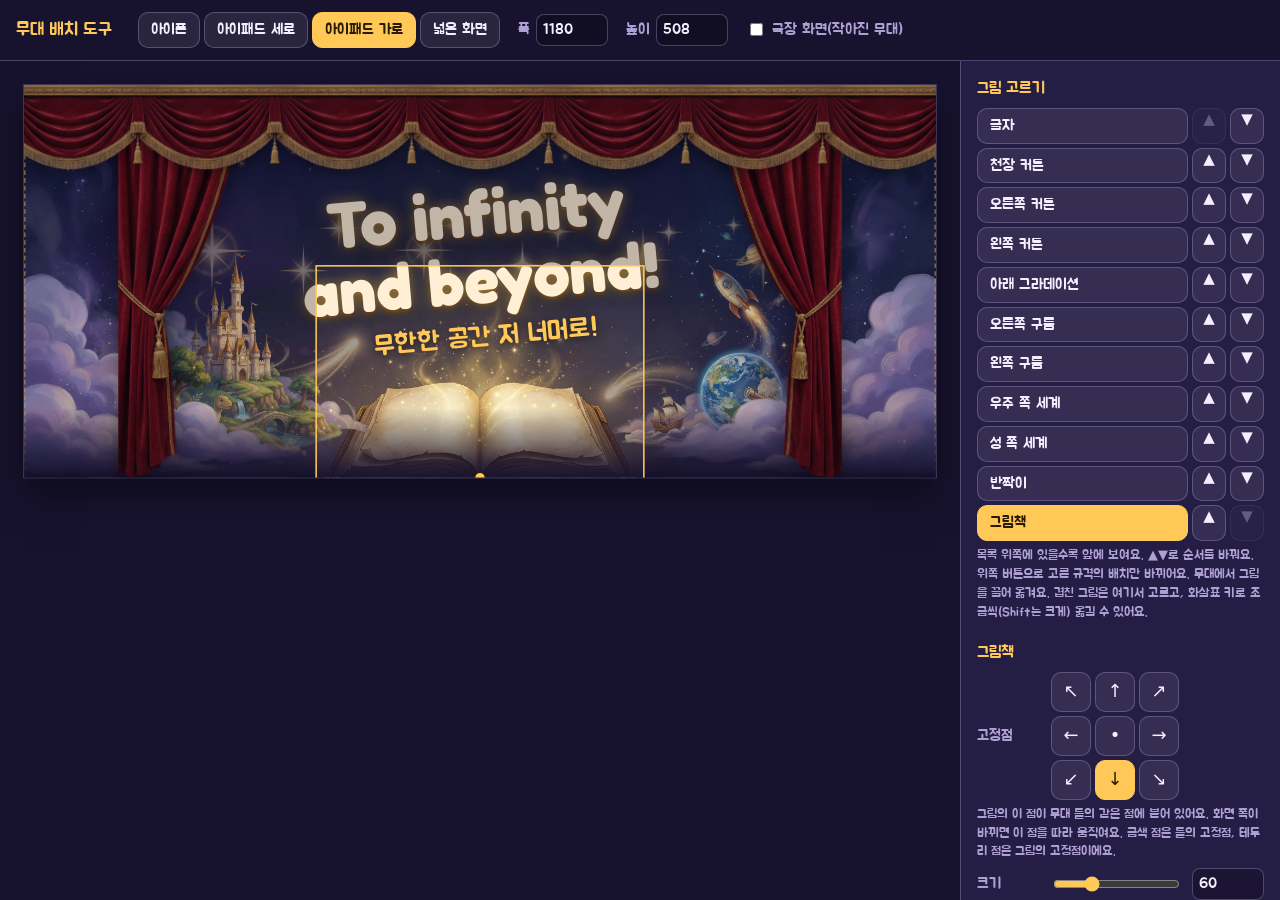
==== commit a9f1d998: "New stage layout; editor saves automatically Co-Authored-By: Claude Opus 5.5 <noreply@anthropic.com>" ====
--- a/tools/stage-editor.html
+++ b/tools/stage-editor.html
@@ -120,7 +120,8 @@
 
   <section class="actions">
     <div id="editing" class="help"></div>
-    <button class="primary" id="save">저장</button>
+    <button class="primary" id="save">지금 저장</button>
+    <p class="help">바꾸면 자동으로 저장돼요.</p>
     <button id="reload">저장된 배치 다시 불러오기</button>
     <button id="copyAll">이 배치를 다른 규격에도 넣기</button>
     <button id="reset">이 규격만 처음 배치로</button>
@@ -302,7 +303,19 @@
 
 // 저장
 let changed = false;
-function dirty() { changed = true; status("저장하지 않은 변경이 있어요"); }
+// 자동 저장: 바꾸고 0.7초 동안 손을 멈추면 stage.json에 저장
+let saveTimer = 0;
+function dirty() { changed = true; status("저장하는 중…"); clearTimeout(saveTimer); saveTimer = setTimeout(autoSave, 700); }
+async function put() {
+  const r = await fetch("../stage.json", { method: "PUT", headers: { "Content-Type": "application/json" }, body: JSON.stringify(clean(), null, 2) + "\n" });
+  if (!r.ok) throw new Error(r.status);
+}
+async function autoSave() {
+  try {
+    await put(); changed = false;
+    status(`자동 저장했어요 (${new Date().toLocaleTimeString("ko-KR", { hour: "numeric", minute: "2-digit", second: "2-digit" })}). 집 화면에 반영하려면 Claude에게 배포해 달라고 해 주세요.`);
+  } catch { status("자동 저장이 안 돼요. 저장 버튼을 누르면 stage.json 파일로 내려받아요."); }
+}
 function status(t) { $("#status").textContent = t; }
 function cleanOne(c) {
   const out = { maxWidth: Math.round(c.maxWidth), order: [...c.order], layers: {} };
@@ -314,6 +327,7 @@
 }
 function clean() { const out = {}; for (const s of Stage.SIZES) out[s.key] = cleanOne(all[s.key]); return out; }
 $("#save").onclick = async () => {
+  clearTimeout(saveTimer);
   const body = JSON.stringify(clean(), null, 2) + "\n";
   try {
     const r = await fetch("../stage.json", { method: "PUT", headers: { "Content-Type": "application/json" }, body });
